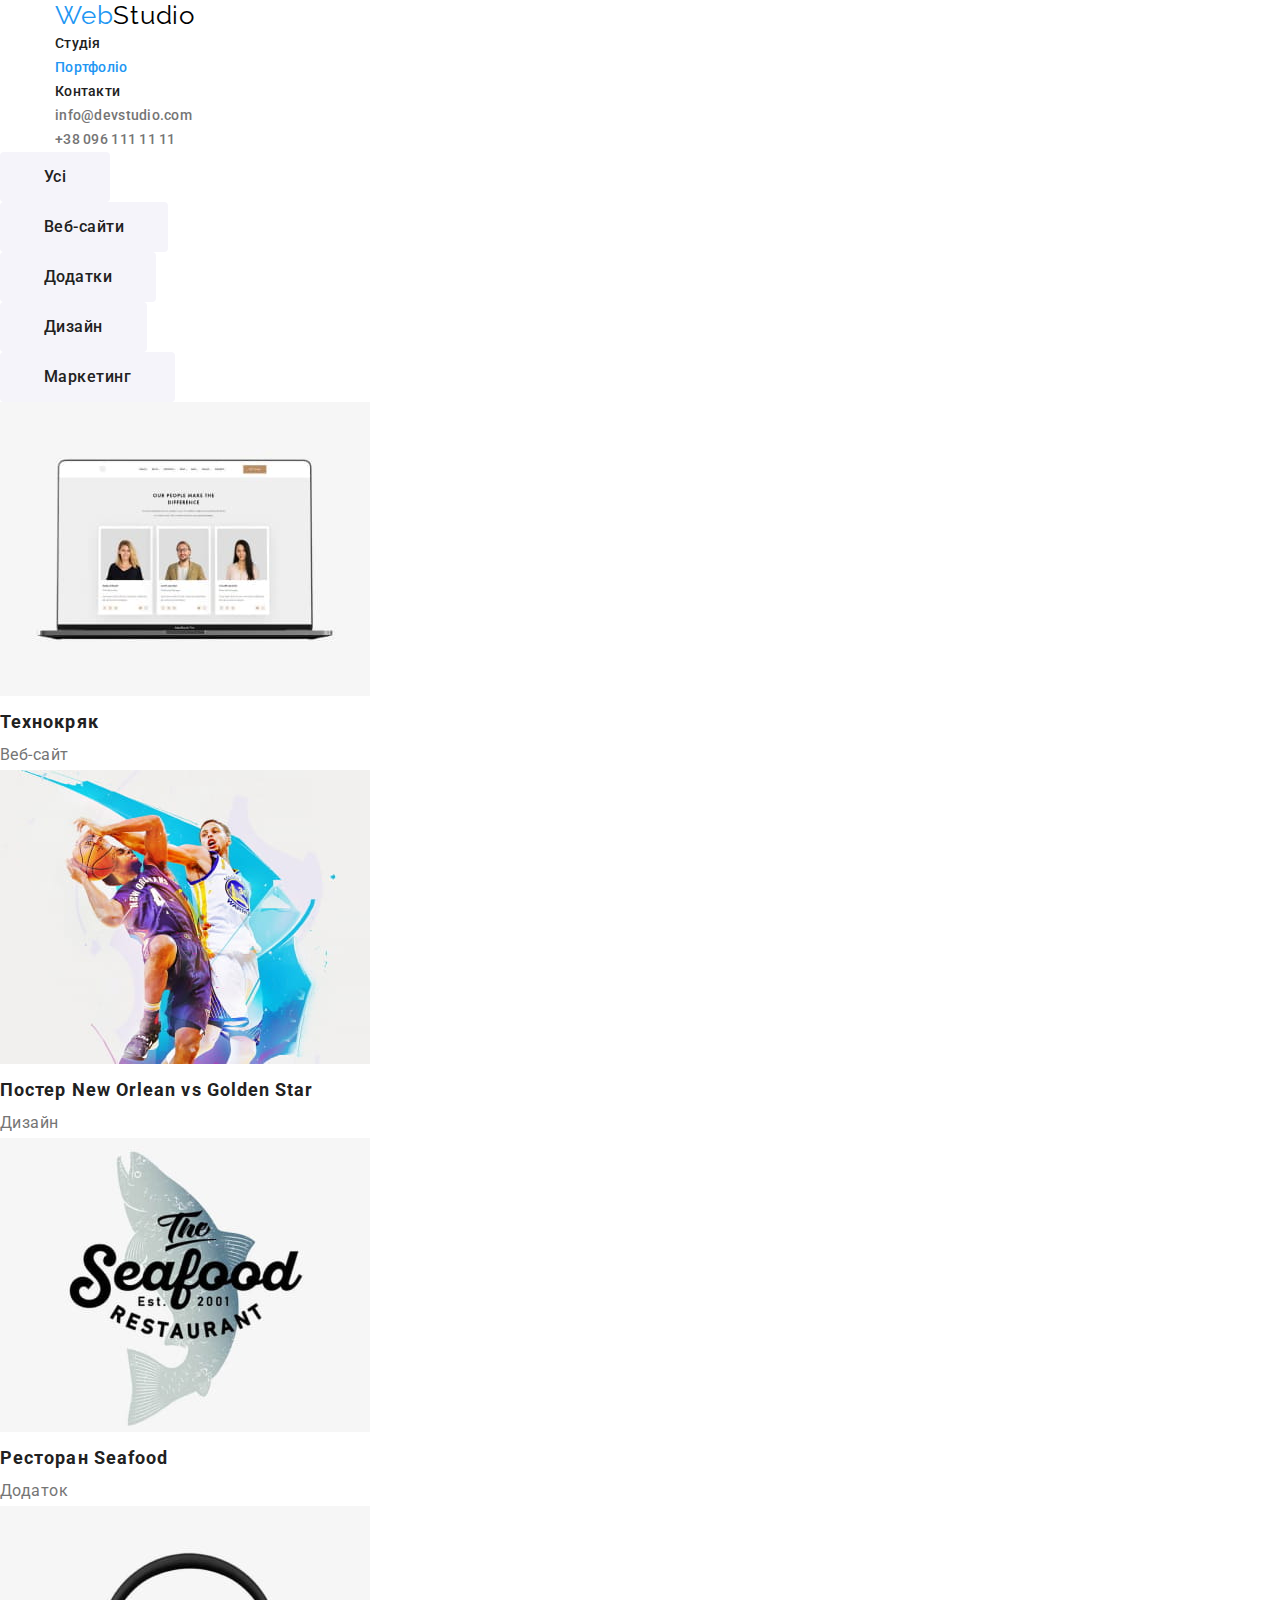
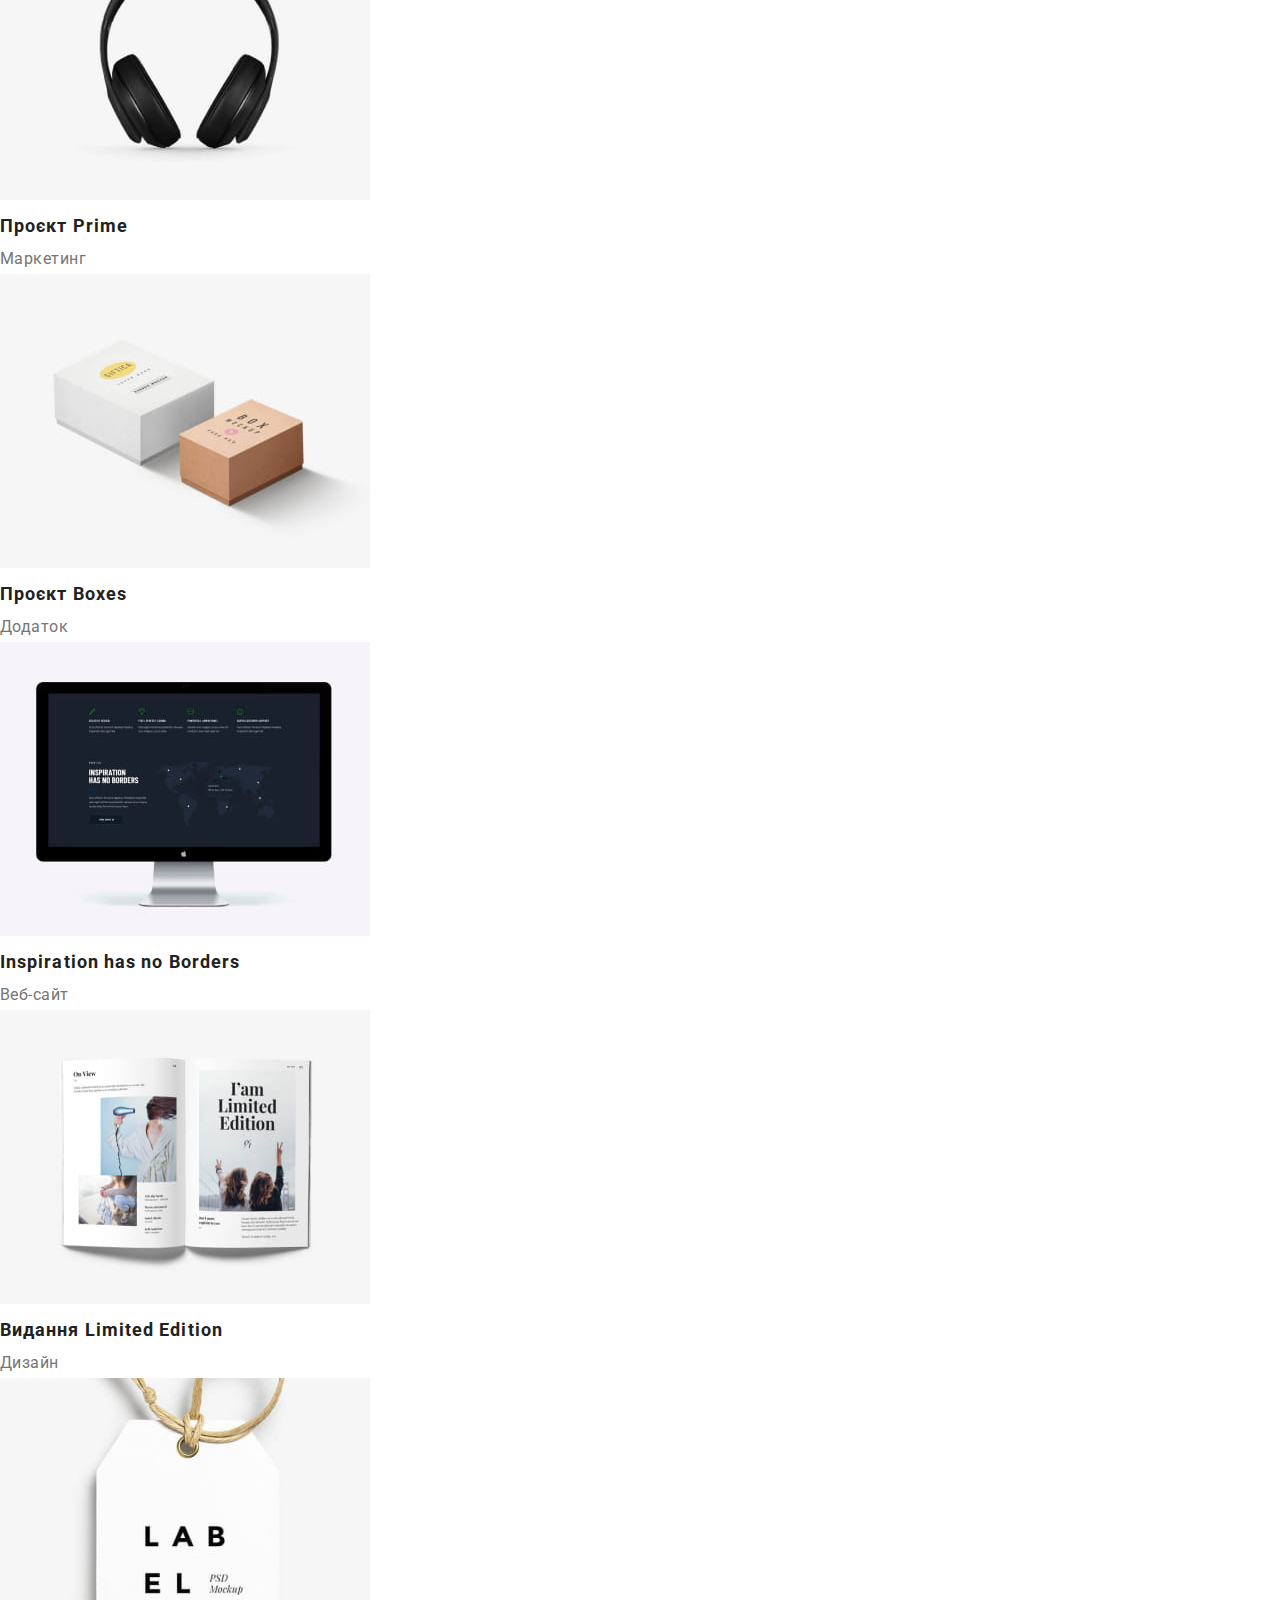
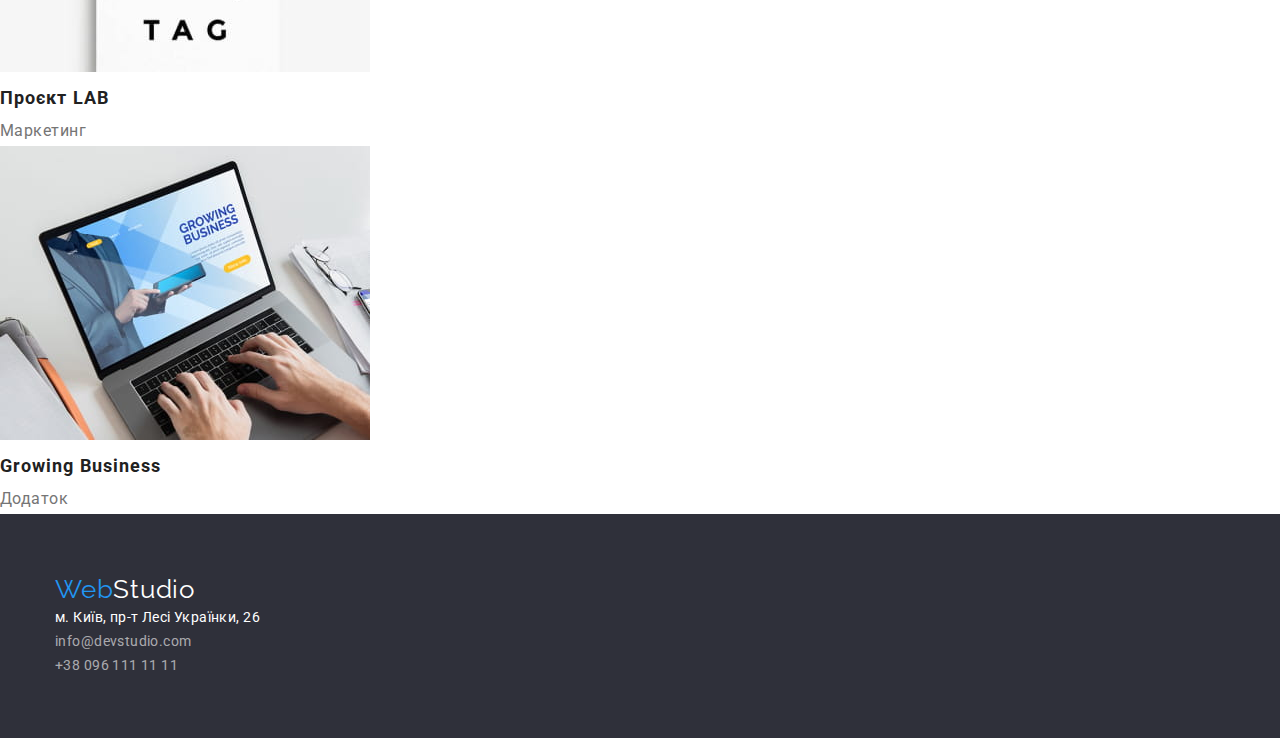
==== portfolio.html @ bea25e98 "creating homework-3" ====
<!DOCTYPE html>
<html lang="uk">
  <head>
    <meta charset="UTF-8" />
    <meta http-equiv="X-UA-Compatible" content="IE=edge" />
    <meta name="viewport" content="width=device-width, initial-scale=1.0" />
    <title>Студія</title>
    <link
      href="https://fonts.googleapis.com/css2?family=Raleway:wght@700&family=Roboto:wght@400;500;700;900&display=swap"
      rel="stylesheet"
    />
    <link
      rel="stylesheet"
      href="https://cdnjs.cloudflare.com/ajax/libs/modern-normalize/1.1.0/modern-normalize.min.css"
    />
    <link rel="stylesheet" href="./css/styles.css" />
  </head>
  <body>
    <header class="top">
      <div class="container">
        <nav>
          <a href="" class="logo link">
            <span class="logo-accent">Web</span>Studio
          </a>
          <ul class="site-nav list">
            <li>
              <a href="./index.html" class="link">Студія</a>
            </li>
            <li>
              <a href="./portfolio.html" class="link current">Портфоліо</a>
            </li>
            <li>
              <a href="" class="link">Контакти</a>
            </li>
          </ul>
        </nav>
        <ul class="head-address list">
          <li>
            <a href="mailto:info@devstudio.com" class="link"
              >info@devstudio.com</a
            >
          </li>
          <li>
            <a href="tel:+380961111111" class="link">+38 096 111 11 11</a>
          </li>
        </ul>
      </div>
    </header>
    <main>
      <section>
        <h1 hidden>Наші роботи</h1>
        <ul class="list">
          <li>
            <button type="button" class="btn-secondary">Усі</button>
          </li>
          <li>
            <button type="button" class="btn-secondary">Веб-сайти</button>
          </li>
          <li>
            <button type="button" class="btn-secondary">Додатки</button>
          </li>
          <li>
            <button type="button" class="btn-secondary">Дизайн</button>
          </li>
          <li>
            <button type="button" class="btn-secondary">Маркетинг</button>
          </li>
        </ul>
        <ul class="list">
          <li>
            <a href="" class="link">
              <img
                src="images/portfolio_1.jpg"
                alt="Веб-сайт Технокряк"
                width="370"
              />
              <h2 class="project-title">Технокряк</h2>
              <p class="project-item">Веб-сайт</p>
            </a>
          </li>
          <li>
            <a href="" class="link">
              <img
                src="images/portfolio_2.jpg"
                alt="Постер New Orlean vs Golden Star"
                width="370"
              />
              <h2 class="project-title">Постер New Orlean vs Golden Star</h2>
              <p class="project-item">Дизайн</p>
            </a>
          </li>
          <li>
            <a href="" class="link">
              <img
                src="images/portfolio_3.jpg"
                alt="Додаток Ресторан Seafood"
                width="370"
              />
              <h2 class="project-title">Ресторан Seafood</h2>
              <p class="project-item">Додаток</p>
            </a>
          </li>
          <li>
            <a href="" class="link">
              <img
                src="images/portfolio_4.jpg"
                alt="Проєкт Prime"
                width="370"
              />
              <h2 class="project-title">Проєкт Prime</h2>
              <p class="project-item">Маркетинг</p>
            </a>
          </li>
          <li>
            <a href="" class="link">
              <img
                src="images/portfolio_5.jpg"
                alt="Проєкт Boxes"
                width="370"
              />
              <h2 class="project-title">Проєкт Boxes</h2>
              <p class="project-item">Додаток</p>
            </a>
          </li>
          <li>
            <a href="" class="link">
              <img
                src="images/portfolio_6.jpg"
                alt="Веб-сайт Inspiration has no Borders"
                width="370"
              />
              <h2 class="project-title">Inspiration has no Borders</h2>
              <p class="project-item">Веб-сайт</p>
            </a>
          </li>
          <li>
            <a href="" class="link">
              <img
                src="images/portfolio_7.jpg"
                alt="Видання Limited Edition"
                width="370"
              />
              <h2 class="project-title">Видання Limited Edition</h2>
              <p class="project-item">Дизайн</p>
            </a>
          </li>
          <li>
            <a href="" class="link">
              <img src="images/portfolio_8.jpg" alt="Проєкт LAB" width="370" />
              <h2 class="project-title">Проєкт LAB</h2>
              <p class="project-item">Маркетинг</p>
            </a>
          </li>
          <li>
            <a href="" class="link">
              <img
                src="images/portfolio_9.jpg"
                alt="Додаток Growing Business"
                width="370"
              />
              <h2 class="project-title">Growing Business</h2>
              <p class="project-item">Додаток</p>
            </a>
          </li>
        </ul>
      </section>
    </main>
    <footer class="footer">
      <div class="container">
        <a href="" class="logo bottom link">
          <span class="logo-accent">Web</span>Studio
        </a>
        <address>
          <ul class="list">
            <li>
              <a href="" class="address link"
                >м. Київ, пр-т Лесі Українки, 26</a
              >
            </li>
            <li>
              <a href="mailto:info@devstudio.com" class="address opacity link"
                >info@devstudio.com</a
              >
            </li>
            <li>
              <a href="tel:+380961111111" class="address opacity link"
                >+38 096 111 11 11</a
              >
            </li>
          </ul>
        </address>
      </div>
    </footer>
  </body>
</html>
---- css/styles.css ----
:root {
--bg-light-color:#F5F5F5;
--bg-middle-color: #F5F4FA;
--bg-dark-color: #2F303A;
--text-primary-color: #212121;
--text-secondary-color: #757575;
--accent-color: #2196F3;
--white-color: #FFFFFF;
--black-color: #000000;
--opacity-color: rgba(255, 255, 255, 0.6);
--active-color: #188CE8;}

body {
    background-color: var(--white-color);
    color: var(--text-secondary-color);
    font-family: Roboto, sans-serif;
    font-size: 14px;
    line-height: 1.71;
    letter-spacing: 0.03em;
}
/* container */
.container{
    width: 1200px;
    margin-left: auto;
    margin-right: auto;
    padding-left: 15px;
    padding-right: 15px;
}
.list {
    margin: 0;
    padding: 0;
    list-style: none;
}
h1,
h2,
h3,
p {
    margin-top: 0;
        margin-bottom: 0;
}
.link {
    text-decoration: none;
}
.hidden{position: absolute;
    width: 1px;
    height: 1px;
    margin: -1px;
    border: 0;
    padding: 0;

    white-space: nowrap;
    clip-path: inset(100%);
    clip: rect(0 0 0 0);
    overflow: hidden;}
/* logo */
.logo {
    font-family: Raleway, sans-serif;
    font-size: 26px;
    line-height: 1.2;
    letter-spacing: 0.03em; color: var(--black-color);
}
.bottom {
    color: var(--white-color);
}
.logo-accent {
    color: var(--accent-color);
}
/* site-nav */

.site-nav .link {
    color: var(--text-primary-color);
    font-weight: 500;
    font-size: 14px;
    line-height: 1.14;
    letter-spacing: 0.02em;
}
.site-nav .link:hover,
.site-nav .link:focus,
.site-nav .link.current {
    color: var(--accent-color)
}
.head-address .link {
    color: var(--text-secondary-color);
    font-weight: 500;
    font-size: 14px;
    line-height: 1.14;
    letter-spacing: 0.02em;
}
.head-address .link:hover,
.head-address .link:focus {
    color: var(--accent-color);
}
/* hero */
.hero {
    text-align: center;
    background-color: var(--bg-dark-color);
}
.hero-title {
    margin-bottom: 30px;
    color: var(--white-color);
    font-weight: 900;
    font-size: 44px;
    line-height: 1.36;
    letter-spacing: 0.06em;
    text-transform: uppercase;
}
.section-title {
    color: var(--text-primary-color);
    font-weight: 700;
    font-size: 36px;
    line-height: 1.17;
    text-align: center;
    letter-spacing: 0.03em;
}
/* feature-list */
.feature-list{
    padding-top: 94px;
    padding-bottom: 94px;
}
.title{
    margin-bottom: 10px;
}
.feature-list .title {
    color: var(--text-primary-color);
    font-weight: 700;
    font-size: 14px;
    line-height: 1.14;
    letter-spacing: 0.03em;
    text-transform: uppercase;
}
/* team */
.team {background-color: var(--bg-middle-color);
padding-top: 94px;
    padding-bottom: 94px;}
.team-title {
    margin-bottom: 10px;
    color: var(--text-primary-color);
    font-weight: 500;
    font-size: 16px;
    line-height: 1.19;
    letter-spacing: 0.03em;
}
.team-item {
    font-size: 16px;
    line-height: 1.19;
    letter-spacing: 0.03em;}
/* footer */
.footer {
    padding-top: 60px;
    padding-bottom: 60px;
    background-color: var(--bg-dark-color);
}
.address {
    color: var(--white-color);
    font-style: normal;
    font-size: 14px;
    line-height: 1.71;
    letter-spacing: 0.03em;
}
.opacity {
    color: var(--opacity-color);
}
.address:hover,
.address:focus {
    color: var(--accent-color);
}
/* buttons */
.btn-primary {
    padding: 10px 32px;
    cursor: pointer;
    color: var(--white-color);
    background-color: var(--accent-color);
    border: transparent;
    border-radius: 4px;
    font-family: inherit;
    font-weight: 700;
    font-size: 16px;
    line-height: 1.88;
    letter-spacing: 0.06em;
}
.btn-primary:hover,
.btn-primary:focus {
    background-color: var(--active-color);
}
.btn-secondary {
    padding: 12px 44px;
    cursor: pointer;
    color: var(--text-primary-color);
    background-color: var(--bg-middle-color);
    border: transparent;
    border-radius: 4px;
    font-family: inherit;
    font-weight: 500;
    font-size: 16px;
    line-height: 1.63;
    text-align: center;
    letter-spacing: 0.03em;}
.btn-secondary:hover,
 .btn-secondary:focus {
    color: var(--white-color);
    background-color: var(--accent-color);
    box-shadow: 0px 3px 1px rgba(0, 0, 0, 0.1), 0px 1px 2px rgba(0, 0, 0, 0.08), 0px 2px 2px rgba(0, 0, 0, 0.12);
}
/* portfolio */
.project-title {
    color: var(--text-primary-color);
    font-weight: 700;
    font-size: 18px;
    line-height: 2;
    letter-spacing: 0.06em;
}
.project-item {
    color: var(--text-secondary-color);
    font-size: 16px;
    line-height: 1.88;
    letter-spacing: 0.03em;}
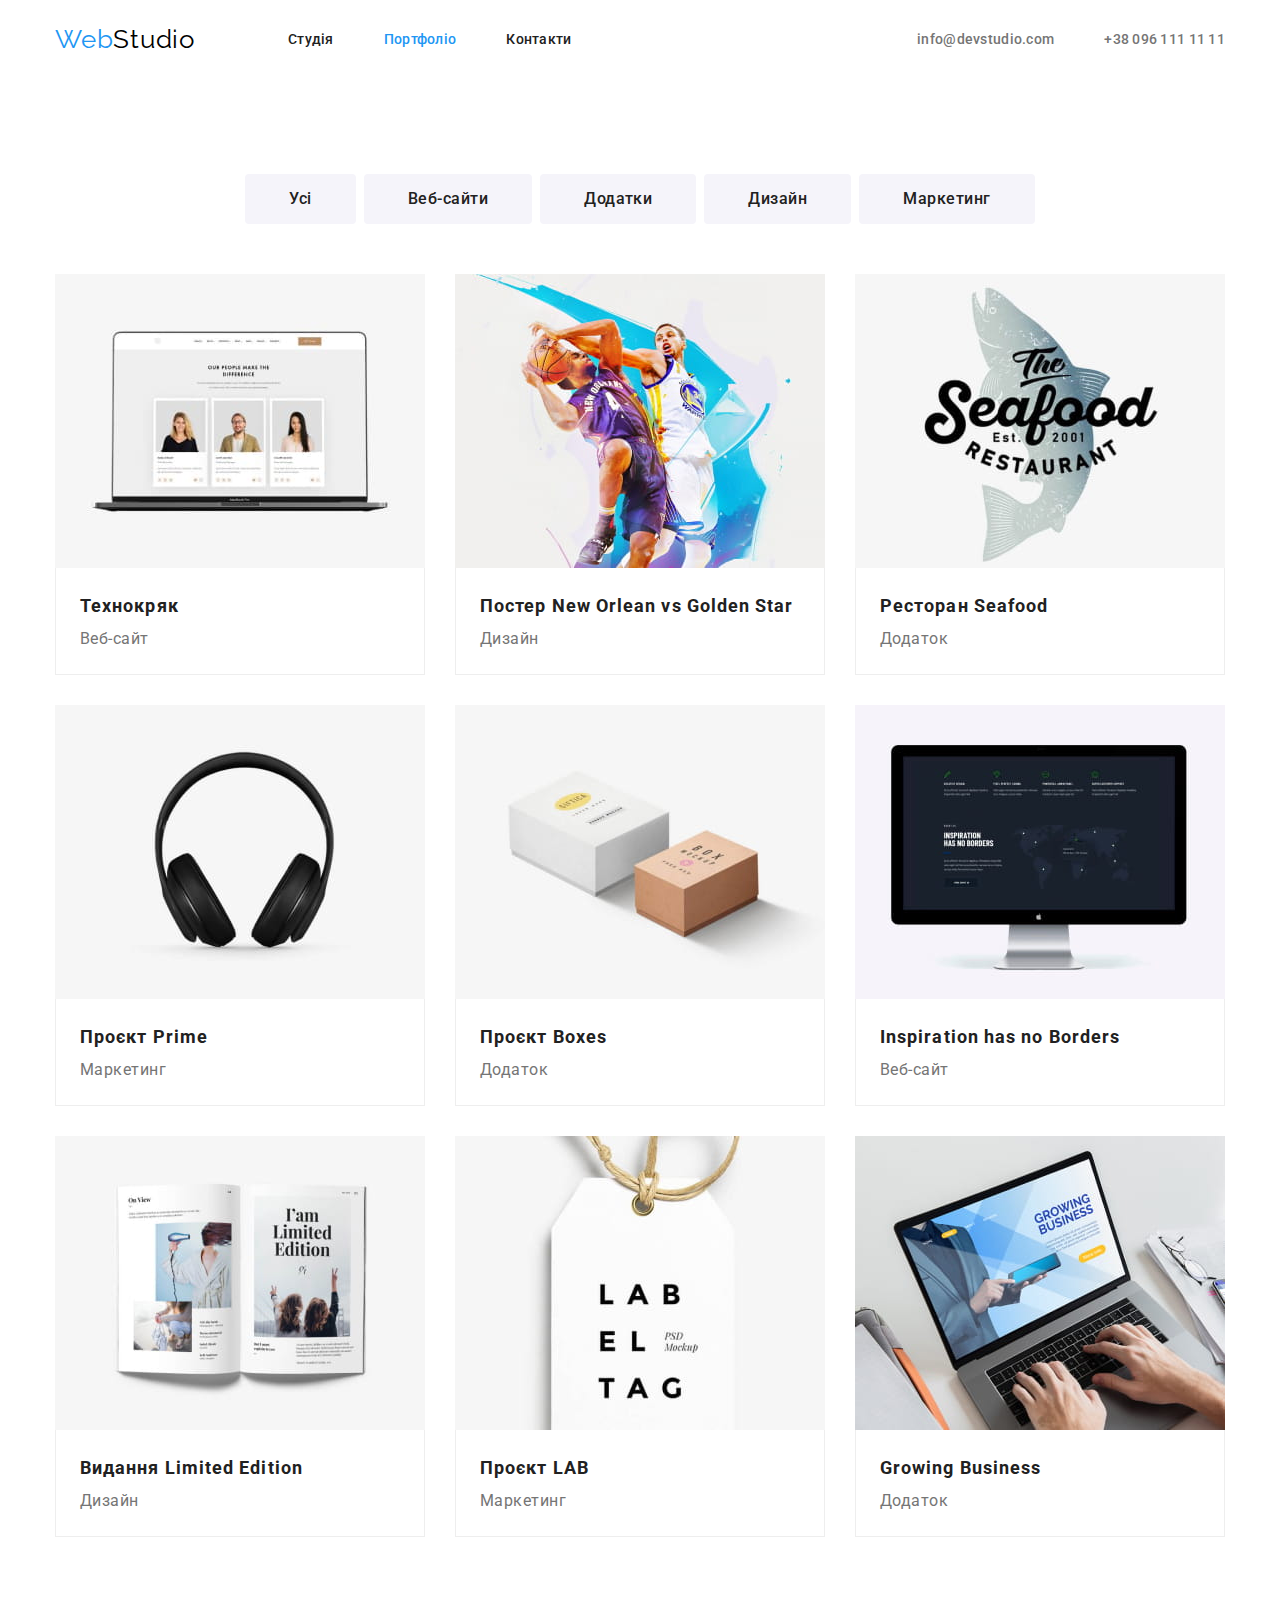
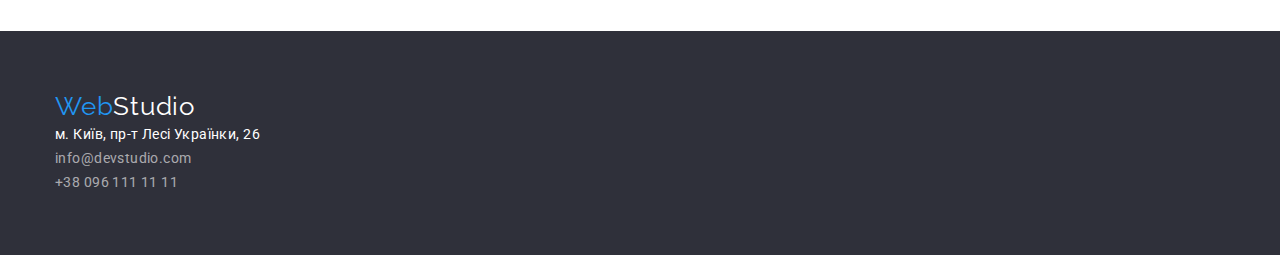
==== commit 09d8a969: "add flexbox" ====
--- a/portfolio.html
+++ b/portfolio.html
@@ -16,154 +16,176 @@
     <link rel="stylesheet" href="./css/styles.css" />
   </head>
   <body>
-    <header class="top">
-      <div class="container">
-        <nav>
-          <a href="" class="logo link">
-            <span class="logo-accent">Web</span>Studio
-          </a>
-          <ul class="site-nav list">
-            <li>
-              <a href="./index.html" class="link">Студія</a>
-            </li>
-            <li>
-              <a href="./portfolio.html" class="link current">Портфоліо</a>
-            </li>
-            <li>
-              <a href="" class="link">Контакти</a>
-            </li>
-          </ul>
-        </nav>
-        <ul class="head-address list">
-          <li>
-            <a href="mailto:info@devstudio.com" class="link"
-              >info@devstudio.com</a
-            >
+     <header class="container header-box">
+      <nav class="nav-content">
+        <a href="" class="logo link">
+          <span class="logo-accent">Web</span>Studio
+        </a>
+        <ul class="site-nav list">
+          <li class="item">
+            <a href="./index.html" class="link">Студія</a>
           </li>
-          <li>
-            <a href="tel:+380961111111" class="link">+38 096 111 11 11</a>
+          <li class="item">
+            <a href="./portfolio.html" class="link current">Портфоліо</a>
+          </li>
+          <li class="item">
+            <a href="" class="link">Контакти</a>
           </li>
         </ul>
-      </div>
+      </nav>
+      <ul class="head-address list">
+        <li class="item">
+          <a href="mailto:info@devstudio.com" class="link"
+            >info@devstudio.com</a
+          >
+        </li class="item">
+        <li>
+          <a href="tel:+380961111111" class="link">+38 096 111 11 11</a>
+        </li>
+      </ul>
     </header>
     <main>
-      <section>
-        <h1 hidden>Наші роботи</h1>
-        <ul class="list">
-          <li>
-            <button type="button" class="btn-secondary">Усі</button>
-          </li>
-          <li>
-            <button type="button" class="btn-secondary">Веб-сайти</button>
-          </li>
-          <li>
-            <button type="button" class="btn-secondary">Додатки</button>
-          </li>
-          <li>
-            <button type="button" class="btn-secondary">Дизайн</button>
-          </li>
-          <li>
-            <button type="button" class="btn-secondary">Маркетинг</button>
-          </li>
-        </ul>
-        <ul class="list">
-          <li>
-            <a href="" class="link">
-              <img
-                src="images/portfolio_1.jpg"
-                alt="Веб-сайт Технокряк"
-                width="370"
-              />
-              <h2 class="project-title">Технокряк</h2>
-              <p class="project-item">Веб-сайт</p>
-            </a>
-          </li>
-          <li>
-            <a href="" class="link">
-              <img
-                src="images/portfolio_2.jpg"
-                alt="Постер New Orlean vs Golden Star"
-                width="370"
-              />
-              <h2 class="project-title">Постер New Orlean vs Golden Star</h2>
-              <p class="project-item">Дизайн</p>
-            </a>
-          </li>
-          <li>
-            <a href="" class="link">
-              <img
-                src="images/portfolio_3.jpg"
-                alt="Додаток Ресторан Seafood"
-                width="370"
-              />
-              <h2 class="project-title">Ресторан Seafood</h2>
-              <p class="project-item">Додаток</p>
-            </a>
-          </li>
-          <li>
-            <a href="" class="link">
-              <img
-                src="images/portfolio_4.jpg"
-                alt="Проєкт Prime"
-                width="370"
-              />
-              <h2 class="project-title">Проєкт Prime</h2>
-              <p class="project-item">Маркетинг</p>
-            </a>
-          </li>
-          <li>
-            <a href="" class="link">
-              <img
-                src="images/portfolio_5.jpg"
-                alt="Проєкт Boxes"
-                width="370"
-              />
-              <h2 class="project-title">Проєкт Boxes</h2>
-              <p class="project-item">Додаток</p>
-            </a>
-          </li>
-          <li>
-            <a href="" class="link">
-              <img
-                src="images/portfolio_6.jpg"
-                alt="Веб-сайт Inspiration has no Borders"
-                width="370"
-              />
-              <h2 class="project-title">Inspiration has no Borders</h2>
-              <p class="project-item">Веб-сайт</p>
-            </a>
-          </li>
-          <li>
-            <a href="" class="link">
-              <img
-                src="images/portfolio_7.jpg"
-                alt="Видання Limited Edition"
-                width="370"
-              />
-              <h2 class="project-title">Видання Limited Edition</h2>
-              <p class="project-item">Дизайн</p>
-            </a>
-          </li>
-          <li>
-            <a href="" class="link">
-              <img src="images/portfolio_8.jpg" alt="Проєкт LAB" width="370" />
-              <h2 class="project-title">Проєкт LAB</h2>
-              <p class="project-item">Маркетинг</p>
-            </a>
-          </li>
-          <li>
-            <a href="" class="link">
-              <img
-                src="images/portfolio_9.jpg"
-                alt="Додаток Growing Business"
-                width="370"
-              />
-              <h2 class="project-title">Growing Business</h2>
-              <p class="project-item">Додаток</p>
-            </a>
-          </li>
-        </ul>
-      </section>
+      <div class="container">
+        <section class="section">
+          <h1 hidden>Наші роботи</h1>
+          <ul class="filter-box list">
+            <li class="item">
+              <button type="button" class="btn-secondary">Усі</button>
+            </li>
+            <li class="item">
+              <button type="button" class="btn-secondary">Веб-сайти</button>
+            </li>
+            <li class="item">
+              <button type="button" class="btn-secondary">Додатки</button>
+            </li>
+            <li class="item">
+              <button type="button" class="btn-secondary">Дизайн</button>
+            </li>
+            <li class="item">
+              <button type="button" class="btn-secondary">Маркетинг</button>
+            </li>
+          </ul>
+          <ul class="filter-content list">
+            <li class="item">
+              <a href="" class="link">
+                <img
+                  src="images/portfolio_1.jpg"
+                  alt="Веб-сайт Технокряк"
+                  width="370"
+                />
+                <div class="filter-text">
+                <h2 class="project-title">Технокряк</h2>
+                <p class="project-item">Веб-сайт</p>
+                </div>
+              </a>
+            </li>
+            <li class="item">
+              <a href="" class="link">
+                <img
+                  src="images/portfolio_2.jpg"
+                  alt="Постер New Orlean vs Golden Star"
+                  width="370"
+                />
+                <div class="filter-text">
+                <h2 class="project-title">Постер New Orlean vs Golden Star</h2>
+                <p class="project-item">Дизайн</p>
+                </div>
+              </a>
+            </li>
+            <li class="item">
+              <a href="" class="link">
+                <img
+                  src="images/portfolio_3.jpg"
+                  alt="Додаток Ресторан Seafood"
+                  width="370"
+                />
+                <div class="filter-text">
+                <h2 class="project-title">Ресторан Seafood</h2>
+                <p class="project-item">Додаток</p>
+                </div>
+              </a>
+            </li>
+            <li class="item">
+              <a href="" class="link">
+                <img
+                  src="images/portfolio_4.jpg"
+                  alt="Проєкт Prime"
+                  width="370"
+                />
+                <div class="filter-text">
+                <h2 class="project-title">Проєкт Prime</h2>
+                <p class="project-item">Маркетинг</p>
+                </div>
+              </a>
+            </li>
+            <li class="item">
+              <a href="" class="link">
+                <img
+                  src="images/portfolio_5.jpg"
+                  alt="Проєкт Boxes"
+                  width="370"
+                />
+                <div class="filter-text">
+                <h2 class="project-title">Проєкт Boxes</h2>
+                <p class="project-item">Додаток</p>
+                </div>
+              </a>
+            </li>
+            <li class="item">
+              <a href="" class="link">
+                <img
+                  src="images/portfolio_6.jpg"
+                  alt="Веб-сайт Inspiration has no Borders"
+                  width="370"
+                />
+                <div class="filter-text">
+                <h2 class="project-title">Inspiration has no Borders</h2>
+                <p class="project-item">Веб-сайт</p>
+                </div>
+              </a>
+            </li>
+            <li class="item">
+              <a href="" class="link">
+                <img
+                  src="images/portfolio_7.jpg"
+                  alt="Видання Limited Edition"
+                  width="370"
+                />
+                <div class="filter-text">
+                <h2 class="project-title">Видання Limited Edition</h2>
+                <p class="project-item">Дизайн</p>
+                </div>
+              </a>
+            </li>
+            <li class="item">
+              <a href="" class="link">
+                <img
+                  src="images/portfolio_8.jpg"
+                  alt="Проєкт LAB"
+                  width="370"
+                />
+                <div class="filter-text">
+                <h2 class="project-title">Проєкт LAB</h2>
+                <p class="project-item">Маркетинг</p>
+                </div>
+              </a>
+            </li>
+            <li class="item">
+              <a href="" class="link">
+                <img
+                  src="images/portfolio_9.jpg"
+                  alt="Додаток Growing Business"
+                  width="370"
+                />
+                <div class="filter-text">
+                <h2 class="project-title">Growing Business</h2>
+                <p class="project-item">Додаток</p>
+                </div>
+              </a>
+            </li>
+          </ul>
+        </section>
+      </div>
     </main>
     <footer class="footer">
       <div class="container">
--- a/css/styles.css
+++ b/css/styles.css
@@ -26,6 +26,9 @@
     padding-left: 15px;
     padding-right: 15px;
 }
+.section{
+       padding-bottom: 94px;
+}
 .list {
     margin: 0;
     padding: 0;
@@ -41,6 +44,9 @@
 .link {
     text-decoration: none;
 }
+img {
+    display: block;
+}
 .hidden{position: absolute;
     width: 1px;
     height: 1px;
@@ -52,13 +58,22 @@
     clip-path: inset(100%);
     clip: rect(0 0 0 0);
     overflow: hidden;}
+
 /* logo */
+.nav-content .logo {
+margin-right: 93px;
+}
 .logo {
     font-family: Raleway, sans-serif;
     font-size: 26px;
     line-height: 1.2;
     letter-spacing: 0.03em; color: var(--black-color);
 }
+.header-box {
+    display: flex;
+    justify-content: space-between;
+    align-items: center;
+}
 .bottom {
     color: var(--white-color);
 }
@@ -66,8 +81,23 @@
     color: var(--accent-color);
 }
 /* site-nav */
-
+.site-nav,
+.head-address {
+    display: flex;
+}
+.nav-content {
+    display: flex;
+    align-items: center;
+}
+
+.site-nav .item:not(:last-child),
+ .head-address .item:not(:last-child){
+    margin-right: 50px;
+}
 .site-nav .link {
+    display: block;
+    padding-top: 32px;
+    padding-bottom: 32px;
     color: var(--text-primary-color);
     font-weight: 500;
     font-size: 14px;
@@ -79,6 +109,8 @@
 .site-nav .link.current {
     color: var(--accent-color)
 }
+
+
 .head-address .link {
     color: var(--text-secondary-color);
     font-weight: 500;
@@ -92,6 +124,8 @@
 }
 /* hero */
 .hero {
+    padding-top: 200px;
+    padding-bottom: 200px;
     text-align: center;
     background-color: var(--bg-dark-color);
 }
@@ -105,6 +139,7 @@
     text-transform: uppercase;
 }
 .section-title {
+    margin-bottom: 50px;
     color: var(--text-primary-color);
     font-weight: 700;
     font-size: 36px;
@@ -112,14 +147,25 @@
     text-align: center;
     letter-spacing: 0.03em;
 }
+/* activity */
+.activity-box{
+    display: flex;
+    justify-content: space-between;
+}
+
 /* feature-list */
-.feature-list{
-    padding-top: 94px;
-    padding-bottom: 94px;
-}
+
 .title{
     margin-bottom: 10px;
 }
+.feature-list .list{
+    padding-top: 94px;
+    display: flex;
+    justify-content: space-between;
+}
+.feature-list .item:not(:last-child){
+    margin-right: 30px;
+}
 .feature-list .title {
     color: var(--text-primary-color);
     font-weight: 700;
@@ -130,8 +176,17 @@
 }
 /* team */
 .team {background-color: var(--bg-middle-color);
-padding-top: 94px;
-    padding-bottom: 94px;}
+    padding-top: 94px;
+}
+.team .list {
+    display: flex;
+    justify-content: space-between;
+}
+.team-text {
+    text-align: center;
+    padding-top: 30px;
+    padding-bottom: 30px;
+}
 .team-title {
     margin-bottom: 10px;
     color: var(--text-primary-color);
@@ -214,3 +269,25 @@
     font-size: 16px;
     line-height: 1.88;
     letter-spacing: 0.03em;}
+
+    .filter-box {
+        display: flex;
+        justify-content: center;
+        margin-top: 94px;
+        margin-bottom: 50px;
+    }
+    .filter-box .item:not(:last-child) {margin-right: 8px;}
+    .filter-content {
+        display: flex;
+        flex-wrap: wrap;
+        margin: -15px;
+    }
+        .filter-content .item {
+            margin: 15px;
+        }
+    .filter-text {
+        padding: 20px 24px;
+        border-right: 1px solid #EEEEEE;
+        border-bottom: 1px solid #EEEEEE;
+        border-left: 1px solid #EEEEEE;
+    }
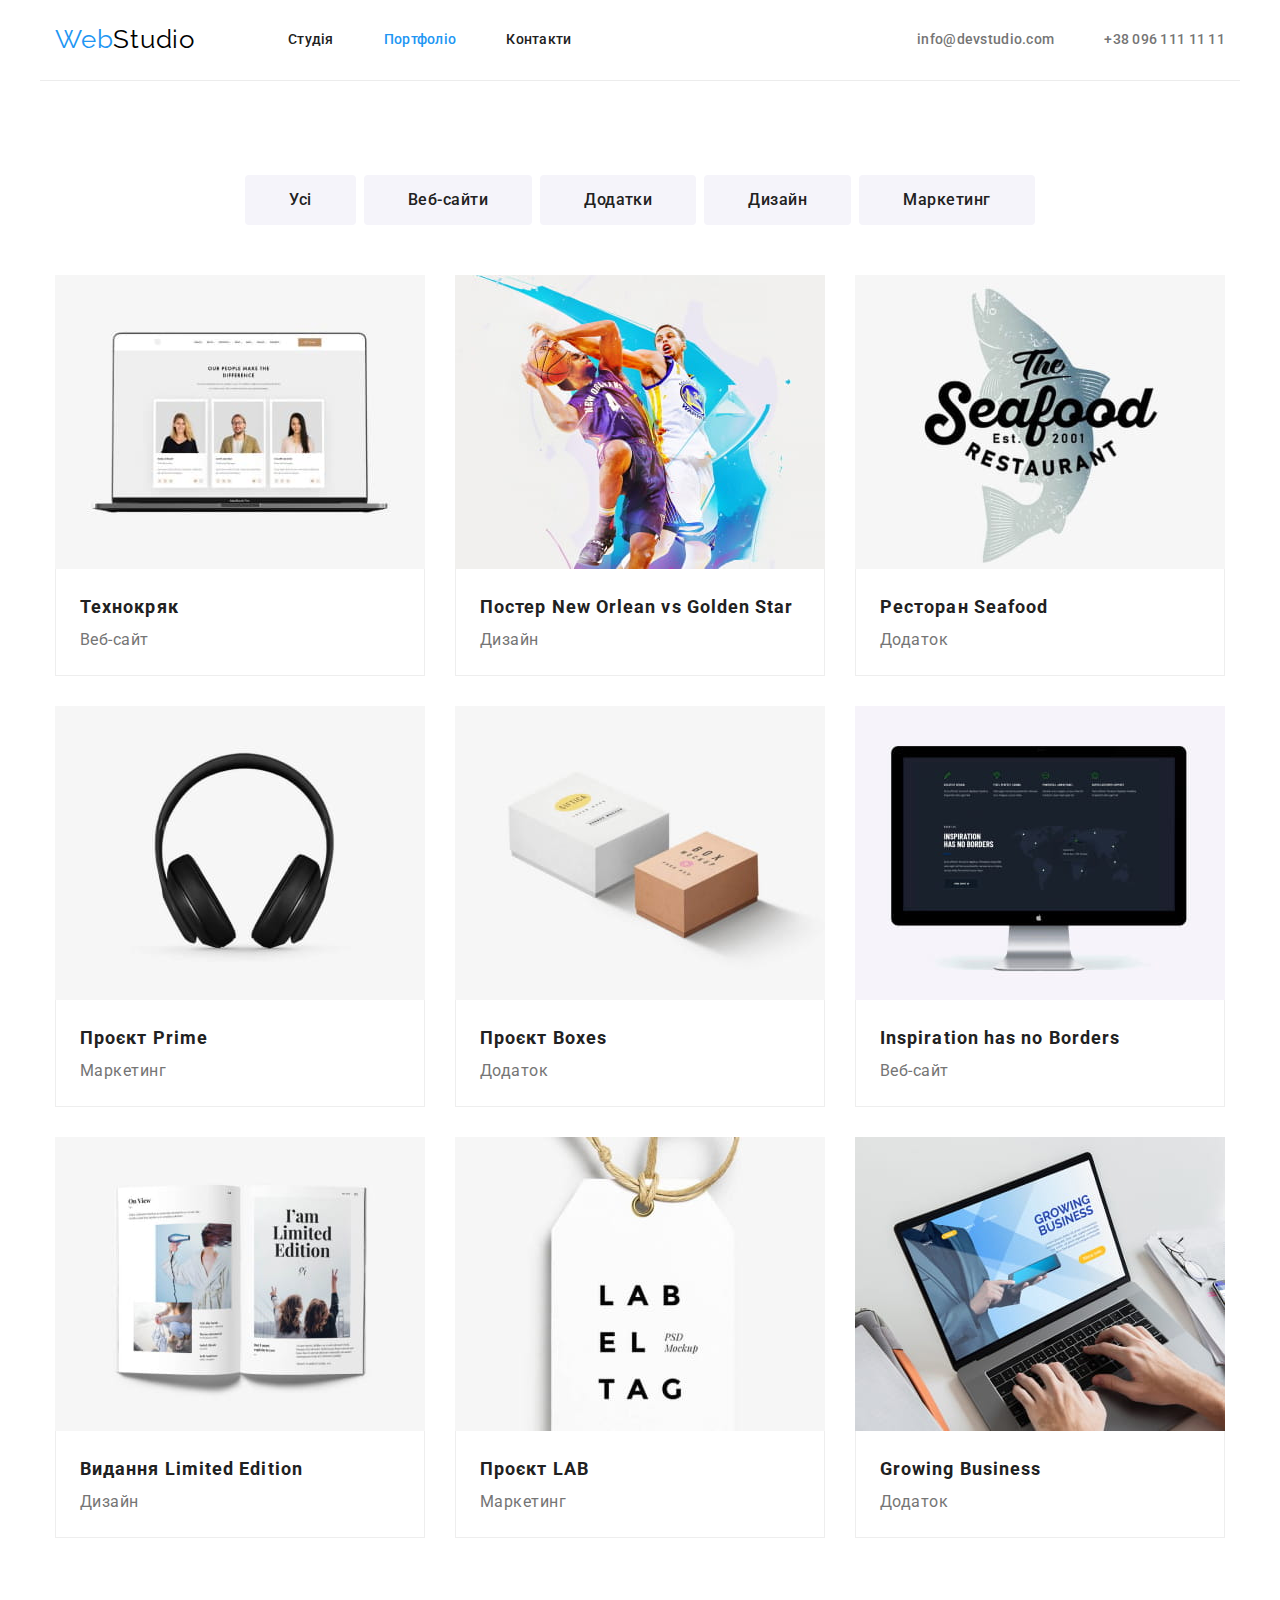
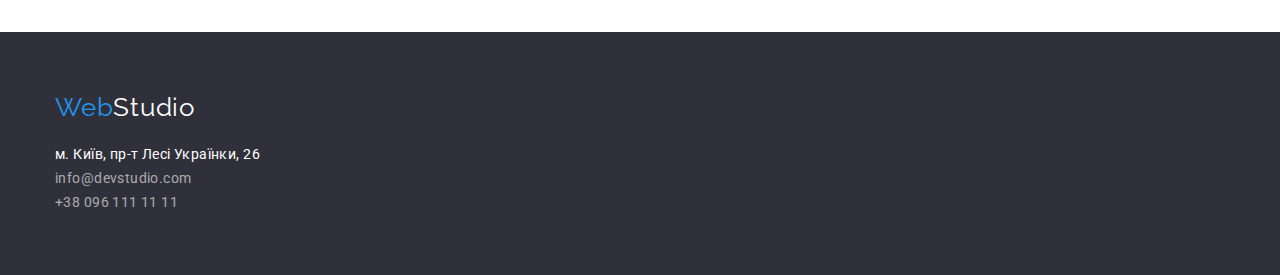
==== commit a6461cd9: "homework_3" ====
--- a/portfolio.html
+++ b/portfolio.html
@@ -16,7 +16,7 @@
     <link rel="stylesheet" href="./css/styles.css" />
   </head>
   <body>
-     <header class="container header-box">
+    <header class="container header-box">
       <nav class="nav-content">
         <a href="" class="logo link">
           <span class="logo-accent">Web</span>Studio
@@ -38,8 +38,8 @@
           <a href="mailto:info@devstudio.com" class="link"
             >info@devstudio.com</a
           >
-        </li class="item">
-        <li>
+        </li>
+        <li class="item">
           <a href="tel:+380961111111" class="link">+38 096 111 11 11</a>
         </li>
       </ul>
@@ -47,7 +47,7 @@
     <main>
       <div class="container">
         <section class="section">
-          <h1 hidden>Наші роботи</h1>
+          <h1 class="hidden">Наші роботи</h1>
           <ul class="filter-box list">
             <li class="item">
               <button type="button" class="btn-secondary">Усі</button>
@@ -74,8 +74,8 @@
                   width="370"
                 />
                 <div class="filter-text">
-                <h2 class="project-title">Технокряк</h2>
-                <p class="project-item">Веб-сайт</p>
+                  <h2 class="project-title">Технокряк</h2>
+                  <p class="project-item">Веб-сайт</p>
                 </div>
               </a>
             </li>
@@ -87,8 +87,10 @@
                   width="370"
                 />
                 <div class="filter-text">
-                <h2 class="project-title">Постер New Orlean vs Golden Star</h2>
-                <p class="project-item">Дизайн</p>
+                  <h2 class="project-title">
+                    Постер New Orlean vs Golden Star
+                  </h2>
+                  <p class="project-item">Дизайн</p>
                 </div>
               </a>
             </li>
@@ -100,8 +102,8 @@
                   width="370"
                 />
                 <div class="filter-text">
-                <h2 class="project-title">Ресторан Seafood</h2>
-                <p class="project-item">Додаток</p>
+                  <h2 class="project-title">Ресторан Seafood</h2>
+                  <p class="project-item">Додаток</p>
                 </div>
               </a>
             </li>
@@ -113,8 +115,8 @@
                   width="370"
                 />
                 <div class="filter-text">
-                <h2 class="project-title">Проєкт Prime</h2>
-                <p class="project-item">Маркетинг</p>
+                  <h2 class="project-title">Проєкт Prime</h2>
+                  <p class="project-item">Маркетинг</p>
                 </div>
               </a>
             </li>
@@ -126,8 +128,8 @@
                   width="370"
                 />
                 <div class="filter-text">
-                <h2 class="project-title">Проєкт Boxes</h2>
-                <p class="project-item">Додаток</p>
+                  <h2 class="project-title">Проєкт Boxes</h2>
+                  <p class="project-item">Додаток</p>
                 </div>
               </a>
             </li>
@@ -139,8 +141,8 @@
                   width="370"
                 />
                 <div class="filter-text">
-                <h2 class="project-title">Inspiration has no Borders</h2>
-                <p class="project-item">Веб-сайт</p>
+                  <h2 class="project-title">Inspiration has no Borders</h2>
+                  <p class="project-item">Веб-сайт</p>
                 </div>
               </a>
             </li>
@@ -152,8 +154,8 @@
                   width="370"
                 />
                 <div class="filter-text">
-                <h2 class="project-title">Видання Limited Edition</h2>
-                <p class="project-item">Дизайн</p>
+                  <h2 class="project-title">Видання Limited Edition</h2>
+                  <p class="project-item">Дизайн</p>
                 </div>
               </a>
             </li>
@@ -165,8 +167,8 @@
                   width="370"
                 />
                 <div class="filter-text">
-                <h2 class="project-title">Проєкт LAB</h2>
-                <p class="project-item">Маркетинг</p>
+                  <h2 class="project-title">Проєкт LAB</h2>
+                  <p class="project-item">Маркетинг</p>
                 </div>
               </a>
             </li>
@@ -178,8 +180,8 @@
                   width="370"
                 />
                 <div class="filter-text">
-                <h2 class="project-title">Growing Business</h2>
-                <p class="project-item">Додаток</p>
+                  <h2 class="project-title">Growing Business</h2>
+                  <p class="project-item">Додаток</p>
                 </div>
               </a>
             </li>
--- a/css/styles.css
+++ b/css/styles.css
@@ -1,14 +1,15 @@
 :root {
---bg-light-color:#F5F5F5;
---bg-middle-color: #F5F4FA;
---bg-dark-color: #2F303A;
---text-primary-color: #212121;
---text-secondary-color: #757575;
---accent-color: #2196F3;
---white-color: #FFFFFF;
---black-color: #000000;
---opacity-color: rgba(255, 255, 255, 0.6);
---active-color: #188CE8;}
+    --bg-light-color: #F5F5F5;
+    --bg-middle-color: #F5F4FA;
+    --bg-dark-color: #2F303A;
+    --text-primary-color: #212121;
+    --text-secondary-color: #757575;
+    --accent-color: #2196F3;
+    --white-color: #FFFFFF;
+    --black-color: #000000;
+    --opacity-color: rgba(255, 255, 255, 0.6);
+    --active-color: #188CE8;
+}
 
 body {
     background-color: var(--white-color);
@@ -18,36 +19,44 @@
     line-height: 1.71;
     letter-spacing: 0.03em;
 }
+
 /* container */
-.container{
+.container {
     width: 1200px;
     margin-left: auto;
     margin-right: auto;
     padding-left: 15px;
     padding-right: 15px;
 }
-.section{
-       padding-bottom: 94px;
-}
+
+.section {
+    padding-bottom: 94px;
+}
+
 .list {
     margin: 0;
     padding: 0;
     list-style: none;
 }
+
 h1,
 h2,
 h3,
 p {
     margin-top: 0;
-        margin-bottom: 0;
-}
+    margin-bottom: 0;
+}
+
 .link {
     text-decoration: none;
 }
+
 img {
     display: block;
 }
-.hidden{position: absolute;
+
+.hidden {
+    position: absolute;
     width: 1px;
     height: 1px;
     margin: -1px;
@@ -57,43 +66,65 @@
     white-space: nowrap;
     clip-path: inset(100%);
     clip: rect(0 0 0 0);
-    overflow: hidden;}
+    overflow: hidden;
+}
 
 /* logo */
 .nav-content .logo {
-margin-right: 93px;
-}
+    margin-right: 93px;
+}
+
 .logo {
     font-family: Raleway, sans-serif;
     font-size: 26px;
     line-height: 1.2;
-    letter-spacing: 0.03em; color: var(--black-color);
-}
+    letter-spacing: 0.03em;
+    color: var(--black-color);
+}
+
 .header-box {
     display: flex;
     justify-content: space-between;
     align-items: center;
-}
+    border-bottom: 1px solid #ECECEC;
+}
+
+.footer .logo {
+    display: block;
+    margin-bottom: 20px;
+}
+
 .bottom {
     color: var(--white-color);
 }
-.logo-accent {
+
+.logo-accent,
+.site-nav .link:hover,
+.site-nav .link:focus,
+.site-nav .link.current,
+.head-address .link:hover,
+.head-address .link:focus,
+.address:hover,
+.address:focus {
     color: var(--accent-color);
 }
+
 /* site-nav */
 .site-nav,
 .head-address {
     display: flex;
 }
+
 .nav-content {
     display: flex;
     align-items: center;
 }
 
 .site-nav .item:not(:last-child),
- .head-address .item:not(:last-child){
+.head-address .item:not(:last-child) {
     margin-right: 50px;
 }
+
 .site-nav .link {
     display: block;
     padding-top: 32px;
@@ -104,24 +135,18 @@
     line-height: 1.14;
     letter-spacing: 0.02em;
 }
-.site-nav .link:hover,
-.site-nav .link:focus,
-.site-nav .link.current {
-    color: var(--accent-color)
-}
-
 
 .head-address .link {
+    display: block;
+    padding-top: 32px;
+    padding-bottom: 32px;
     color: var(--text-secondary-color);
     font-weight: 500;
     font-size: 14px;
     line-height: 1.14;
     letter-spacing: 0.02em;
 }
-.head-address .link:hover,
-.head-address .link:focus {
-    color: var(--accent-color);
-}
+
 /* hero */
 .hero {
     padding-top: 200px;
@@ -129,6 +154,7 @@
     text-align: center;
     background-color: var(--bg-dark-color);
 }
+
 .hero-title {
     margin-bottom: 30px;
     color: var(--white-color);
@@ -138,6 +164,7 @@
     letter-spacing: 0.06em;
     text-transform: uppercase;
 }
+
 .section-title {
     margin-bottom: 50px;
     color: var(--text-primary-color);
@@ -147,25 +174,30 @@
     text-align: center;
     letter-spacing: 0.03em;
 }
-/* activity */
-.activity-box{
+
+/* what we do */
+.activity-box {
     display: flex;
     justify-content: space-between;
 }
 
+
+
 /* feature-list */
-
-.title{
+.title {
     margin-bottom: 10px;
 }
-.feature-list .list{
+
+.feature-list .list {
     padding-top: 94px;
     display: flex;
     justify-content: space-between;
 }
-.feature-list .item:not(:last-child){
+
+.feature-list .item:not(:last-child) {
     margin-right: 30px;
 }
+
 .feature-list .title {
     color: var(--text-primary-color);
     font-weight: 700;
@@ -174,19 +206,18 @@
     letter-spacing: 0.03em;
     text-transform: uppercase;
 }
+
 /* team */
-.team {background-color: var(--bg-middle-color);
+.team {
+    background-color: var(--bg-middle-color);
     padding-top: 94px;
 }
-.team .list {
-    display: flex;
-    justify-content: space-between;
-}
+
 .team-text {
     text-align: center;
-    padding-top: 30px;
-    padding-bottom: 30px;
-}
+    padding: 30px;
+}
+
 .team-title {
     margin-bottom: 10px;
     color: var(--text-primary-color);
@@ -195,16 +226,29 @@
     line-height: 1.19;
     letter-spacing: 0.03em;
 }
+
 .team-item {
     font-size: 16px;
     line-height: 1.19;
-    letter-spacing: 0.03em;}
+    letter-spacing: 0.03em;
+}
+
+.team .list {
+    display: flex;
+    justify-content: space-between;
+}
+
+.team .list .item {
+    width: 270px;
+}
+
 /* footer */
 .footer {
     padding-top: 60px;
     padding-bottom: 60px;
     background-color: var(--bg-dark-color);
 }
+
 .address {
     color: var(--white-color);
     font-style: normal;
@@ -212,13 +256,11 @@
     line-height: 1.71;
     letter-spacing: 0.03em;
 }
+
 .opacity {
     color: var(--opacity-color);
 }
-.address:hover,
-.address:focus {
-    color: var(--accent-color);
-}
+
 /* buttons */
 .btn-primary {
     padding: 10px 32px;
@@ -233,10 +275,12 @@
     line-height: 1.88;
     letter-spacing: 0.06em;
 }
+
 .btn-primary:hover,
 .btn-primary:focus {
     background-color: var(--active-color);
 }
+
 .btn-secondary {
     padding: 12px 44px;
     cursor: pointer;
@@ -249,13 +293,16 @@
     font-size: 16px;
     line-height: 1.63;
     text-align: center;
-    letter-spacing: 0.03em;}
+    letter-spacing: 0.03em;
+}
+
 .btn-secondary:hover,
- .btn-secondary:focus {
+.btn-secondary:focus {
     color: var(--white-color);
     background-color: var(--accent-color);
     box-shadow: 0px 3px 1px rgba(0, 0, 0, 0.1), 0px 1px 2px rgba(0, 0, 0, 0.08), 0px 2px 2px rgba(0, 0, 0, 0.12);
 }
+
 /* portfolio */
 .project-title {
     color: var(--text-primary-color);
@@ -264,30 +311,39 @@
     line-height: 2;
     letter-spacing: 0.06em;
 }
+
 .project-item {
     color: var(--text-secondary-color);
     font-size: 16px;
     line-height: 1.88;
-    letter-spacing: 0.03em;}
-
-    .filter-box {
-        display: flex;
-        justify-content: center;
-        margin-top: 94px;
-        margin-bottom: 50px;
-    }
-    .filter-box .item:not(:last-child) {margin-right: 8px;}
-    .filter-content {
-        display: flex;
-        flex-wrap: wrap;
-        margin: -15px;
-    }
-        .filter-content .item {
-            margin: 15px;
-        }
-    .filter-text {
-        padding: 20px 24px;
-        border-right: 1px solid #EEEEEE;
-        border-bottom: 1px solid #EEEEEE;
-        border-left: 1px solid #EEEEEE;
-    }
+    letter-spacing: 0.03em;
+}
+
+.filter-box {
+    display: flex;
+    justify-content: center;
+    padding-top: 94px;
+    padding-bottom: 50px;
+}
+
+.filter-box .item:not(:last-child) {
+    margin-right: 8px;
+}
+
+.filter-content {
+    display: flex;
+    flex-wrap: wrap;
+    margin: -15px;
+}
+
+.filter-content .item {
+    width: 370px;
+    margin: 15px;
+}
+
+.filter-text {
+    padding: 20px 24px;
+    border-right: 1px solid #EEEEEE;
+    border-bottom: 1px solid #EEEEEE;
+    border-left: 1px solid #EEEEEE;
+}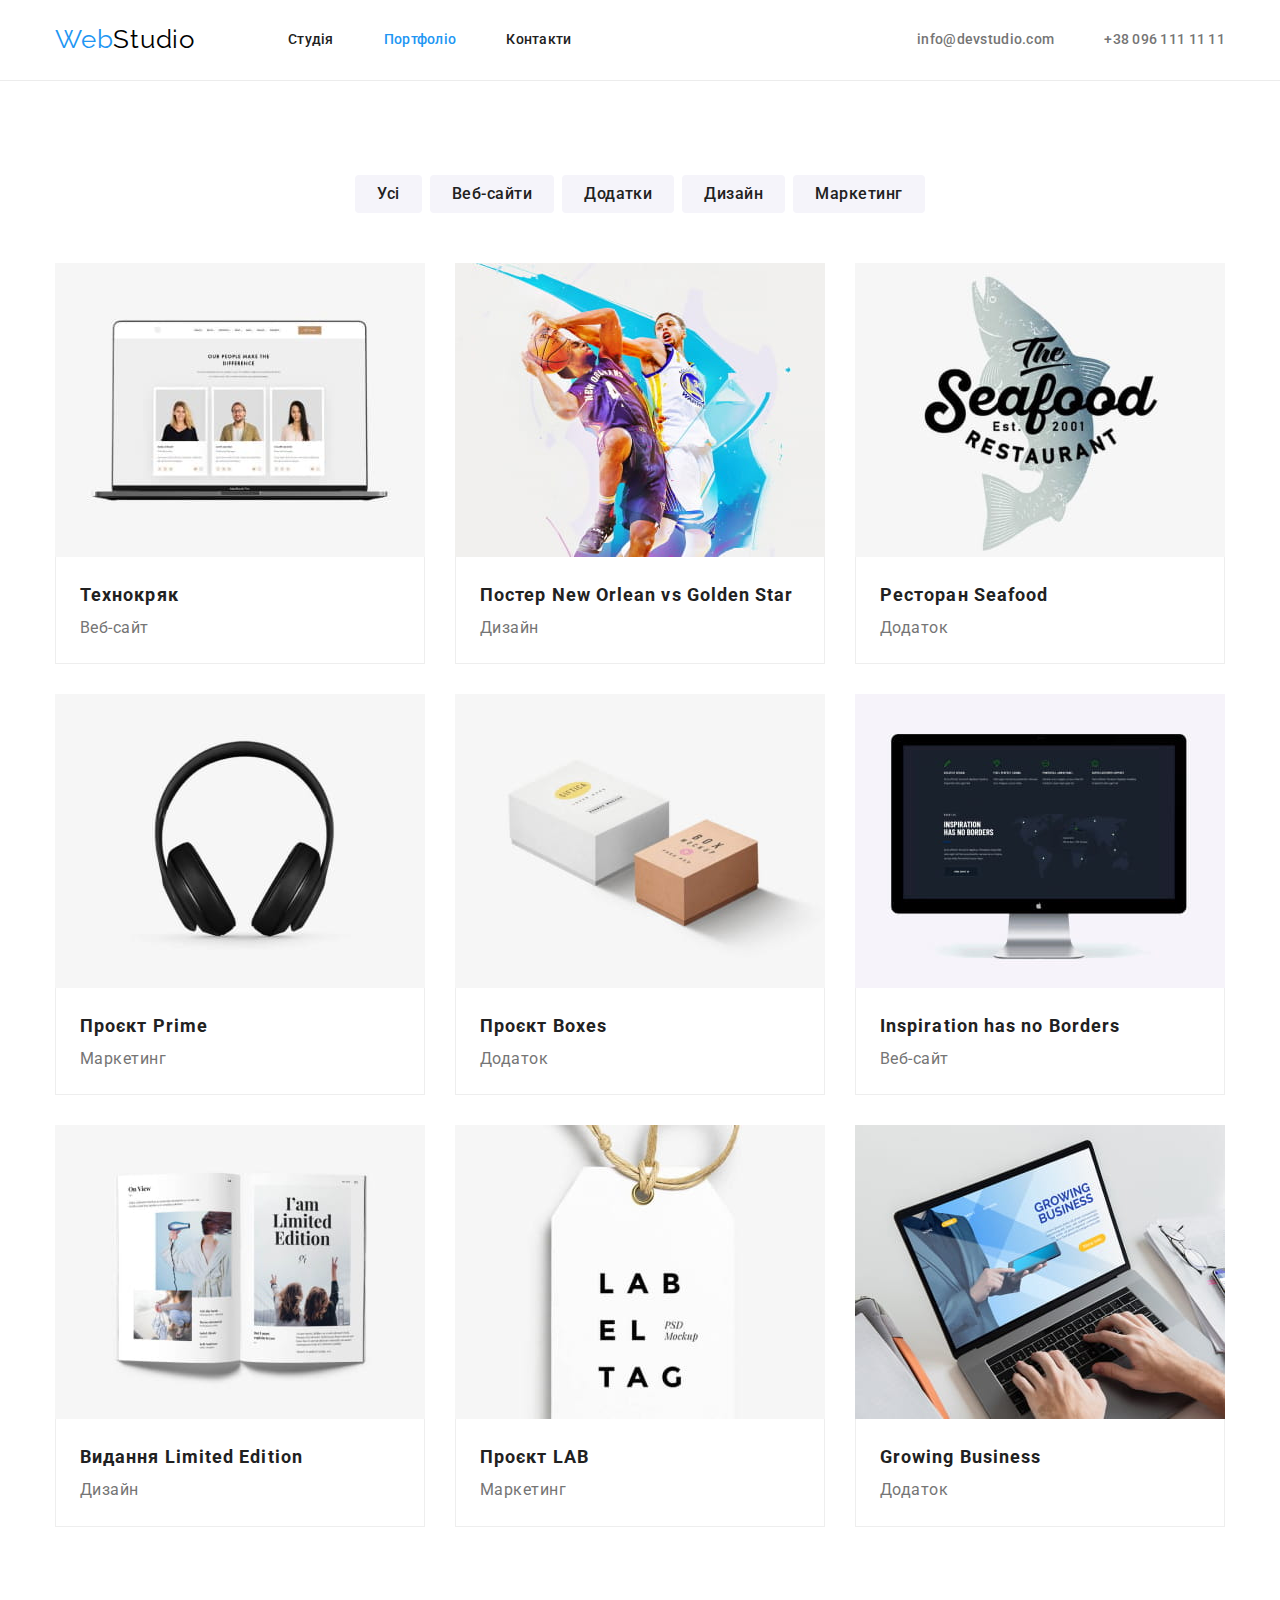
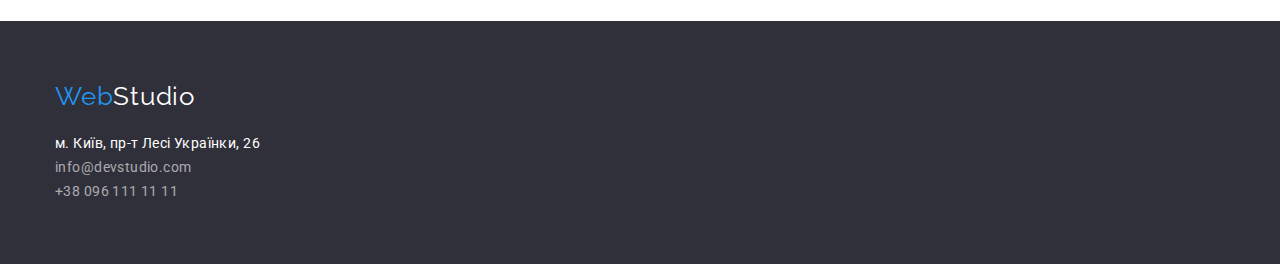
==== commit 43695151: "update homework" ====
--- a/portfolio.html
+++ b/portfolio.html
@@ -16,37 +16,39 @@
     <link rel="stylesheet" href="./css/styles.css" />
   </head>
   <body>
-    <header class="container header-box">
-      <nav class="nav-content">
-        <a href="" class="logo link">
-          <span class="logo-accent">Web</span>Studio
-        </a>
-        <ul class="site-nav list">
+    <header class="header-box">
+      <div class="container">
+        <nav class="nav-content">
+          <a href="" class="logo link">
+            <span class="logo-accent">Web</span>Studio
+          </a>
+          <ul class="site-nav list">
+            <li class="item">
+              <a href="./index.html" class="link">Студія</a>
+            </li>
+            <li class="item">
+              <a href="./portfolio.html" class="link current">Портфоліо</a>
+            </li>
+            <li class="item">
+              <a href="" class="link">Контакти</a>
+            </li>
+          </ul>
+        </nav>
+        <ul class="head-address list">
           <li class="item">
-            <a href="./index.html" class="link">Студія</a>
+            <a href="mailto:info@devstudio.com" class="link"
+              >info@devstudio.com</a
+            >
           </li>
           <li class="item">
-            <a href="./portfolio.html" class="link current">Портфоліо</a>
-          </li>
-          <li class="item">
-            <a href="" class="link">Контакти</a>
+            <a href="tel:+380961111111" class="link">+38 096 111 11 11</a>
           </li>
         </ul>
-      </nav>
-      <ul class="head-address list">
-        <li class="item">
-          <a href="mailto:info@devstudio.com" class="link"
-            >info@devstudio.com</a
-          >
-        </li>
-        <li class="item">
-          <a href="tel:+380961111111" class="link">+38 096 111 11 11</a>
-        </li>
-      </ul>
+      </div>
     </header>
     <main>
-      <div class="container">
-        <section class="section">
+      <section class="section">
+        <div class="container">
           <h1 class="hidden">Наші роботи</h1>
           <ul class="filter-box list">
             <li class="item">
@@ -186,8 +188,8 @@
               </a>
             </li>
           </ul>
-        </section>
-      </div>
+        </div>
+      </section>
     </main>
     <footer class="footer">
       <div class="container">
--- a/css/styles.css
+++ b/css/styles.css
@@ -30,6 +30,7 @@
 }
 
 .section {
+    padding-top: 94px;
     padding-bottom: 94px;
 }
 
@@ -71,6 +72,8 @@
 
 /* logo */
 .nav-content .logo {
+    padding-top: 24px;
+    padding-bottom: 25px;
     margin-right: 93px;
 }
 
@@ -83,9 +86,6 @@
 }
 
 .header-box {
-    display: flex;
-    justify-content: space-between;
-    align-items: center;
     border-bottom: 1px solid #ECECEC;
 }
 
@@ -115,6 +115,11 @@
     display: flex;
 }
 
+.header-box>.container {
+    display: flex;
+    justify-content: space-between;
+}
+
 .nav-content {
     display: flex;
     align-items: center;
@@ -179,9 +184,8 @@
 .activity-box {
     display: flex;
     justify-content: space-between;
-}
-
-
+    padding-bottom: 94px;
+}
 
 /* feature-list */
 .title {
@@ -189,13 +193,12 @@
 }
 
 .feature-list .list {
-    padding-top: 94px;
-    display: flex;
-    justify-content: space-between;
-}
-
-.feature-list .item:not(:last-child) {
-    margin-right: 30px;
+    display: flex;
+    gap: 30px;
+}
+
+.feature-list .item {
+    flex-basis: calc((100%-90px)/4);
 }
 
 .feature-list .title {
@@ -210,12 +213,17 @@
 /* team */
 .team {
     background-color: var(--bg-middle-color);
-    padding-top: 94px;
 }
 
 .team-text {
     text-align: center;
     padding: 30px;
+    border-radius: 0 0 4px 4px;
+    background-color: var(--white-color);
+}
+
+.image-team {
+    border-radius: 4px 4px 0 0;
 }
 
 .team-title {
@@ -231,15 +239,21 @@
     font-size: 16px;
     line-height: 1.19;
     letter-spacing: 0.03em;
+
 }
 
 .team .list {
     display: flex;
-    justify-content: space-between;
-}
-
-.team .list .item {
-    width: 270px;
+    gap: 30px;
+}
+
+.team .item {
+    flex-basis: calc((100% - 90px) / 4);
+    box-shadow: 0px 4px 4px rgba(0, 0, 0, 0.25),
+        0px 1px 3px rgba(0, 0, 0, 0.12),
+        0px 1px 1px rgba(0, 0, 0, 0.14),
+        0px 2px 1px rgba(0, 0, 0, 0.2);
+    border-radius: 4px;
 }
 
 /* footer */
@@ -282,7 +296,7 @@
 }
 
 .btn-secondary {
-    padding: 12px 44px;
+    padding: 6px 22px;
     cursor: pointer;
     color: var(--text-primary-color);
     background-color: var(--bg-middle-color);
@@ -322,8 +336,7 @@
 .filter-box {
     display: flex;
     justify-content: center;
-    padding-top: 94px;
-    padding-bottom: 50px;
+    margin-bottom: 50px;
 }
 
 .filter-box .item:not(:last-child) {
@@ -333,12 +346,11 @@
 .filter-content {
     display: flex;
     flex-wrap: wrap;
-    margin: -15px;
+    gap: 30px;
 }
 
 .filter-content .item {
-    width: 370px;
-    margin: 15px;
+    flex-basis: calc((100% - 60px) / 3);
 }
 
 .filter-text {
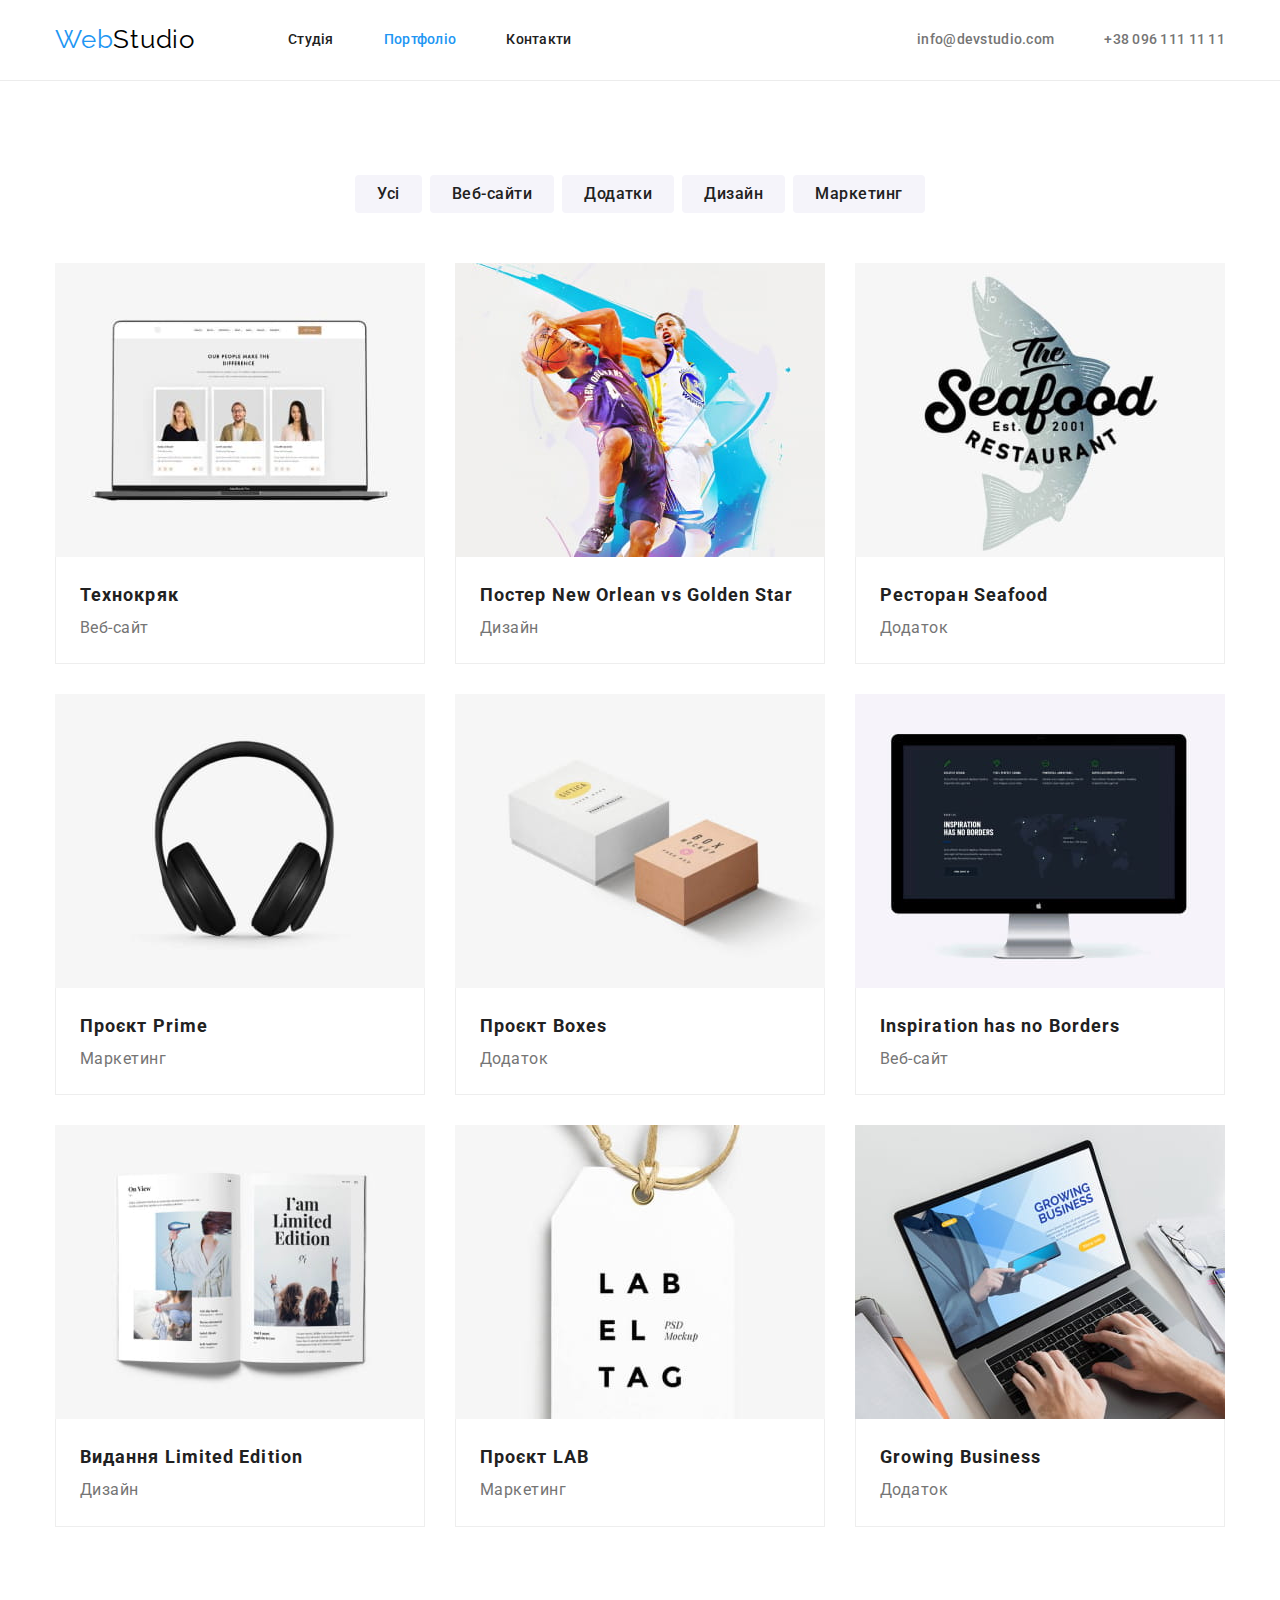
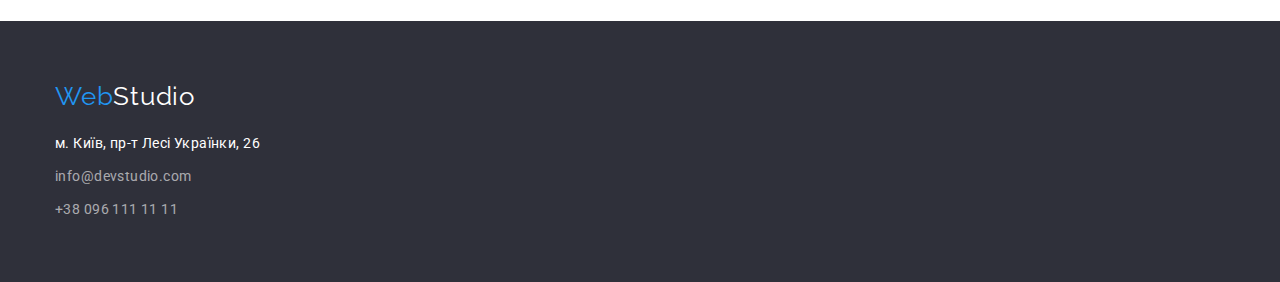
==== commit b27929d5: "update" ====
--- a/portfolio.html
+++ b/portfolio.html
@@ -197,19 +197,17 @@
           <span class="logo-accent">Web</span>Studio
         </a>
         <address>
-          <ul class="list">
-            <li>
-              <a href="" class="address link"
-                >м. Київ, пр-т Лесі Українки, 26</a
-              >
-            </li>
-            <li>
-              <a href="mailto:info@devstudio.com" class="address opacity link"
+          <ul class="footer-address list">
+            <li class="item">
+              <a href="" class="link">м. Київ, пр-т Лесі Українки, 26</a>
+            </li>
+            <li class="item">
+              <a href="mailto:info@devstudio.com" class="link opacity"
                 >info@devstudio.com</a
               >
             </li>
-            <li>
-              <a href="tel:+380961111111" class="address opacity link"
+            <li class="item">
+              <a href="tel:+380961111111" class="link opacity"
                 >+38 096 111 11 11</a
               >
             </li>
--- a/css/styles.css
+++ b/css/styles.css
@@ -181,10 +181,13 @@
 }
 
 /* what we do */
+.activity {
+    padding-bottom: 94px;
+}
+
 .activity-box {
     display: flex;
     justify-content: space-between;
-    padding-bottom: 94px;
 }
 
 /* feature-list */
@@ -198,7 +201,7 @@
 }
 
 .feature-list .item {
-    flex-basis: calc((100%-90px)/4);
+    flex-basis: calc((100% - 90px) / 4);
 }
 
 .feature-list .title {
@@ -222,10 +225,6 @@
     background-color: var(--white-color);
 }
 
-.image-team {
-    border-radius: 4px 4px 0 0;
-}
-
 .team-title {
     margin-bottom: 10px;
     color: var(--text-primary-color);
@@ -249,11 +248,10 @@
 
 .team .item {
     flex-basis: calc((100% - 90px) / 4);
-    box-shadow: 0px 4px 4px rgba(0, 0, 0, 0.25),
-        0px 1px 3px rgba(0, 0, 0, 0.12),
+    box-shadow: 0px 1px 3px rgba(0, 0, 0, 0.12),
         0px 1px 1px rgba(0, 0, 0, 0.14),
         0px 2px 1px rgba(0, 0, 0, 0.2);
-    border-radius: 4px;
+    border-radius: 0px 0px 4px 4px;
 }
 
 /* footer */
@@ -263,7 +261,11 @@
     background-color: var(--bg-dark-color);
 }
 
-.address {
+.footer-address .item:not(:last-child) {
+    margin-bottom: 9px;
+}
+
+.footer-address .link {
     color: var(--white-color);
     font-style: normal;
     font-size: 14px;
@@ -271,7 +273,7 @@
     letter-spacing: 0.03em;
 }
 
-.opacity {
+.footer-address .opacity {
     color: var(--opacity-color);
 }
 
